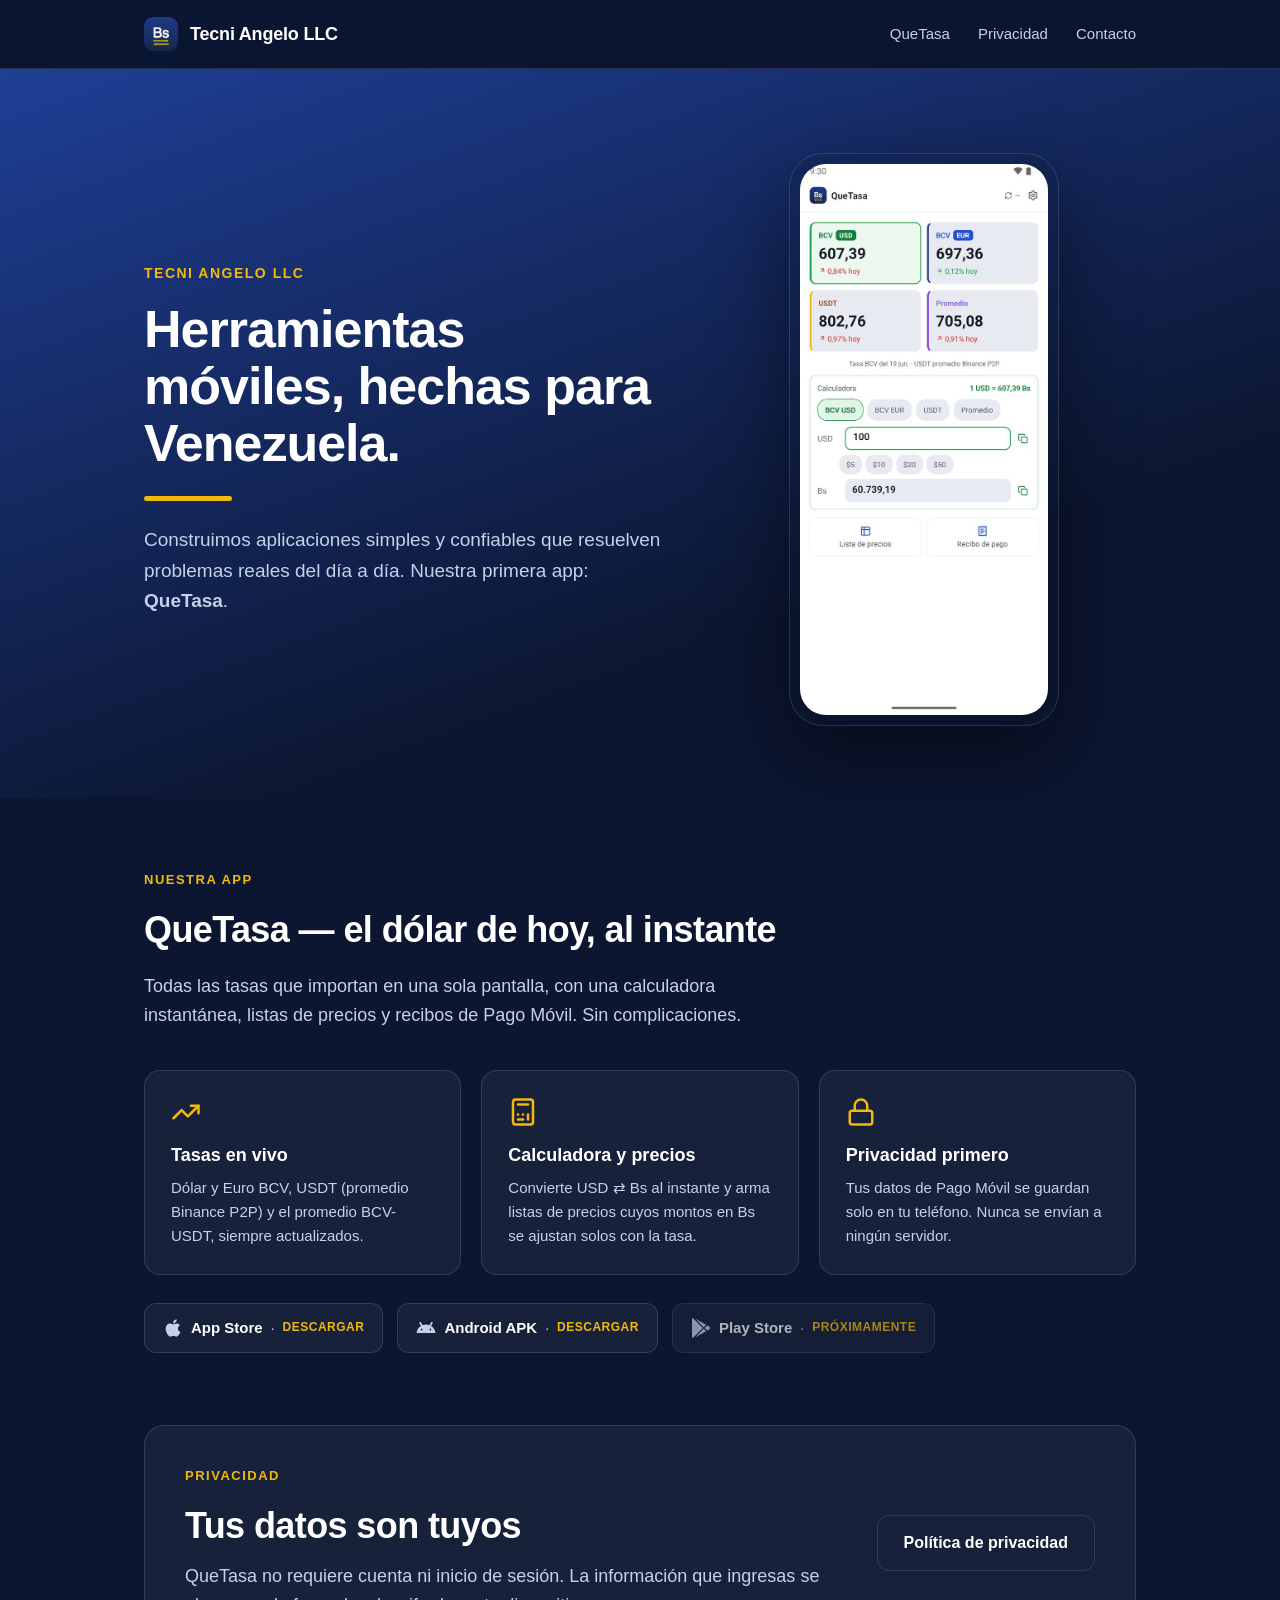
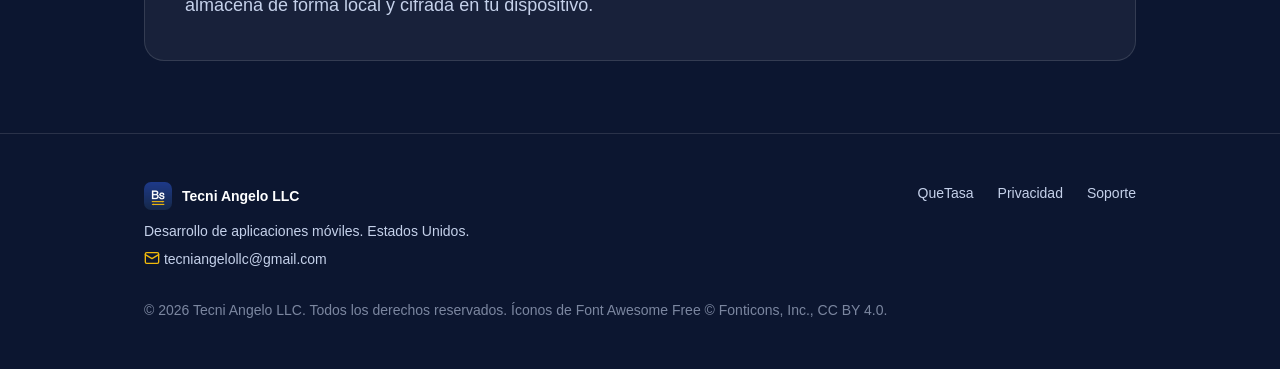
==== index.html @ 7e23b8a7 "Add platform icons and Play Store status" ====
<!DOCTYPE html>
<html lang="es">
<head>
  <meta charset="utf-8" />
  <meta name="viewport" content="width=device-width, initial-scale=1" />
  <meta name="theme-color" content="#0c1630" />
  <title>Tecni Angelo LLC — Herramientas móviles para Venezuela</title>
  <meta name="description" content="Tecni Angelo LLC desarrolla aplicaciones móviles útiles para Venezuela. Conoce QueTasa: tasas BCV, USDT y promedio, calculadora y recibos de Pago Móvil." />
  <link rel="icon" href="[data-uri]" />
  <meta property="og:title" content="Tecni Angelo LLC — QueTasa" />
  <meta property="og:description" content="Tasas BCV, USDT y promedio al instante. Calculadora, listas de precios y recibos de Pago Móvil." />
  <meta property="og:type" content="website" />
  <style>
    :root {
      --navy-top: #1f3f96;
      --navy-bot: #0c1630;
      --gold: #f0b90b;
      --white: #ffffff;
      --sub: #c5d1ea;
      --card: rgba(255, 255, 255, 0.05);
      --border: rgba(255, 255, 255, 0.12);
    }
    * { box-sizing: border-box; margin: 0; padding: 0; }
    html { scroll-behavior: smooth; }
    body {
      font-family: -apple-system, BlinkMacSystemFont, "Segoe UI", Roboto, Helvetica, Arial, sans-serif;
      background: var(--navy-bot);
      color: var(--white);
      line-height: 1.6;
      -webkit-font-smoothing: antialiased;
    }
    a { color: inherit; text-decoration: none; }
    .wrap { max-width: 1040px; margin: 0 auto; padding: 0 24px; }

    /* Header */
    header {
      position: sticky; top: 0; z-index: 10;
      background: rgba(12, 22, 48, 0.85);
      backdrop-filter: saturate(180%) blur(12px);
      border-bottom: 1px solid var(--border);
    }
    .nav { display: flex; align-items: center; justify-content: space-between; height: 68px; }
    .brand { display: flex; align-items: center; gap: 12px; font-weight: 700; font-size: 18px; letter-spacing: -0.2px; }
    .brand img { width: 34px; height: 34px; border-radius: 9px; }
    .nav-links { display: flex; gap: 28px; font-size: 15px; color: var(--sub); }
    .nav-links a:hover { color: var(--white); }
    @media (max-width: 620px) { .nav-links { display: none; } }

    /* Hero */
    .hero {
      background: linear-gradient(160deg, var(--navy-top) 0%, var(--navy-bot) 70%);
      padding: 84px 0 72px;
    }
    .hero-grid { display: grid; grid-template-columns: 1.1fr 0.9fr; gap: 48px; align-items: center; }
    @media (max-width: 820px) { .hero-grid { grid-template-columns: 1fr; text-align: center; } }
    .eyebrow { color: var(--gold); font-weight: 700; font-size: 14px; letter-spacing: 1.5px; text-transform: uppercase; }
    .hero h1 { font-size: clamp(34px, 5vw, 52px); line-height: 1.1; letter-spacing: -1px; margin: 16px 0 18px; }
    .hero p { font-size: 19px; color: var(--sub); max-width: 520px; }
    @media (max-width: 820px) { .hero p { margin: 0 auto; } }
    .divider { width: 88px; height: 5px; background: var(--gold); border-radius: 3px; margin: 24px 0; }
    @media (max-width: 820px) { .divider { margin: 24px auto; } }

    .phone-wrap { display: flex; justify-content: center; }
    .phone {
      width: 270px; max-width: 80vw;
      border-radius: 34px; padding: 10px;
      background: #08102230; border: 1px solid var(--border);
      box-shadow: 0 30px 80px rgba(0,0,0,0.45);
    }
    .phone img { width: 100%; border-radius: 26px; display: block; }

    /* Sections */
    section { padding: 72px 0; }
    .section-title { font-size: 13px; letter-spacing: 1.5px; text-transform: uppercase; color: var(--gold); font-weight: 700; margin-bottom: 10px; }
    h2 { font-size: clamp(26px, 3.5vw, 36px); letter-spacing: -0.6px; margin-bottom: 14px; }
    .lead { color: var(--sub); font-size: 18px; max-width: 640px; }

    .features { display: grid; grid-template-columns: repeat(3, 1fr); gap: 20px; margin-top: 40px; }
    @media (max-width: 760px) { .features { grid-template-columns: 1fr; } }
    .feature {
      background: var(--card); border: 1px solid var(--border);
      border-radius: 16px; padding: 26px;
    }
    .feature .ico { color: var(--gold); margin-bottom: 14px; height: 30px; }
    .feature .ico svg { width: 30px; height: 30px; }
    .mail-ico { width: 16px; height: 16px; vertical-align: -2px; color: var(--gold); }
    .feature h3 { font-size: 18px; margin-bottom: 6px; }
    .feature p { color: var(--sub); font-size: 15px; }

    .badges { display: flex; gap: 14px; margin-top: 28px; flex-wrap: wrap; }
    @media (max-width: 820px) { .badges { justify-content: center; } }
    .badge {
      display: inline-flex; align-items: center; gap: 8px;
      border: 1px solid var(--border); border-radius: 12px;
      padding: 12px 18px; font-size: 14px; color: var(--sub);
      background: var(--card);
      transition: border-color 0.2s ease, background 0.2s ease, transform 0.2s ease;
    }
    .badge strong { color: var(--white); font-size: 15px; }
    a.badge:hover, a.badge:focus-visible {
      border-color: var(--gold);
      background: rgba(255, 255, 255, 0.09);
      transform: translateY(-2px);
    }
    a.badge:focus-visible { outline: 2px solid var(--gold); outline-offset: 3px; }
    .platform-icon { width: 20px; height: 20px; flex: 0 0 auto; fill: currentColor; }
    .badge .available { color: var(--gold); font-weight: 700; font-size: 12px; letter-spacing: 0.5px; }
    .badge .soon { color: var(--gold); font-weight: 700; font-size: 12px; letter-spacing: 0.5px; }
    .badge.disabled { opacity: 0.68; cursor: not-allowed; }

    /* About / privacy callout */
    .callout {
      background: var(--card); border: 1px solid var(--border);
      border-radius: 20px; padding: 40px;
      display: grid; grid-template-columns: 1fr auto; gap: 28px; align-items: center;
    }
    @media (max-width: 720px) { .callout { grid-template-columns: 1fr; text-align: center; } }
    .btn {
      display: inline-block; background: var(--gold); color: #10151b;
      font-weight: 700; padding: 14px 26px; border-radius: 12px; white-space: nowrap;
    }
    .btn:hover { filter: brightness(1.05); }
    .btn.secondary { background: transparent; color: var(--white); border: 1px solid var(--border); }

    /* Footer */
    footer { border-top: 1px solid var(--border); padding: 48px 0; color: var(--sub); font-size: 14px; }
    .foot-grid { display: flex; justify-content: space-between; gap: 24px; flex-wrap: wrap; }
    .foot-links { display: flex; gap: 24px; flex-wrap: wrap; }
    .foot-links a:hover { color: var(--white); }
    .foot-brand { display: flex; align-items: center; gap: 10px; font-weight: 700; color: var(--white); }
    .foot-brand img { width: 28px; height: 28px; border-radius: 7px; }
  </style>
</head>
<body>
  <header>
    <div class="wrap nav">
      <a href="#top" class="brand"><img src="[data-uri]" alt="Tecni Angelo LLC" />Tecni Angelo LLC</a>
      <nav class="nav-links">
        <a href="#quetasa">QueTasa</a>
        <a href="#privacidad">Privacidad</a>
        <a href="#contacto">Contacto</a>
      </nav>
    </div>
  </header>

  <main id="top">
    <!-- Hero -->
    <div class="hero">
      <div class="wrap hero-grid">
        <div>
          <div class="eyebrow">Tecni Angelo LLC</div>
          <h1>Herramientas móviles, hechas para Venezuela.</h1>
          <div class="divider"></div>
          <p>Construimos aplicaciones simples y confiables que resuelven problemas reales del día a día. Nuestra primera app: <strong>QueTasa</strong>.</p>
        </div>
        <div class="phone-wrap">
          <div class="phone"><img src="[data-uri]" alt="QueTasa app" /></div>
        </div>
      </div>
    </div>

    <!-- QueTasa -->
    <section id="quetasa">
      <div class="wrap">
        <div class="section-title">Nuestra app</div>
        <h2>QueTasa — el dólar de hoy, al instante</h2>
        <p class="lead">Todas las tasas que importan en una sola pantalla, con una calculadora instantánea, listas de precios y recibos de Pago Móvil. Sin complicaciones.</p>

        <div class="features">
          <div class="feature">
            <div class="ico"><svg viewBox="0 0 24 24" fill="none" stroke="currentColor" stroke-width="2" stroke-linecap="round" stroke-linejoin="round"><polyline points="22 7 13.5 15.5 8.5 10.5 2 17"/><polyline points="16 7 22 7 22 13"/></svg></div>
            <h3>Tasas en vivo</h3>
            <p>Dólar y Euro BCV, USDT (promedio Binance P2P) y el promedio BCV-USDT, siempre actualizados.</p>
          </div>
          <div class="feature">
            <div class="ico"><svg viewBox="0 0 24 24" fill="none" stroke="currentColor" stroke-width="2" stroke-linecap="round" stroke-linejoin="round"><rect x="4" y="2" width="16" height="20" rx="2"/><line x1="8" y1="6" x2="16" y2="6"/><line x1="8" y1="14" x2="8" y2="14"/><line x1="12" y1="14" x2="12" y2="14"/><line x1="16" y1="14" x2="16" y2="18"/><line x1="8" y1="18" x2="12" y2="18"/></svg></div>
            <h3>Calculadora y precios</h3>
            <p>Convierte USD ⇄ Bs al instante y arma listas de precios cuyos montos en Bs se ajustan solos con la tasa.</p>
          </div>
          <div class="feature">
            <div class="ico"><svg viewBox="0 0 24 24" fill="none" stroke="currentColor" stroke-width="2" stroke-linecap="round" stroke-linejoin="round"><rect x="3" y="11" width="18" height="11" rx="2"/><path d="M7 11V7a5 5 0 0 1 10 0v4"/></svg></div>
            <h3>Privacidad primero</h3>
            <p>Tus datos de Pago Móvil se guardan solo en tu teléfono. Nunca se envían a ningún servidor.</p>
          </div>
        </div>

        <!-- Font Awesome Free 7.3.1 brand icons, © Fonticons, Inc., licensed under CC BY 4.0. -->
        <div class="badges">
          <a class="badge" href="https://apps.apple.com/us/app/quetasa/id6781491111" target="_blank" rel="noopener noreferrer" aria-label="Descargar QueTasa en el App Store">
            <svg class="platform-icon" aria-hidden="true" viewBox="0 0 384 512"><path d="M319.1 268.7c-.2-36.7 16.4-64.4 50-84.8-18.8-26.9-47.2-41.7-84.7-44.6-35.5-2.8-74.3 20.7-88.5 20.7-15 0-49.4-19.7-76.4-19.7-55.8 .9-115.1 44.5-115.1 133.2 0 26.2 4.8 53.3 14.4 81.2 12.8 36.7 59 126.7 107.2 125.2 25.2-.6 43-17.9 75.8-17.9 31.8 0 48.3 17.9 76.4 17.9 48.6-.7 90.4-82.5 102.6-119.3-65.2-30.7-61.7-90-61.7-91.9zM262.5 104.5c27.3-32.4 24.8-61.9 24-72.5-24.1 1.4-52 16.4-67.9 34.9-17.5 19.8-27.8 44.3-25.6 71.9 26.1 2 49.9-11.4 69.5-34.3z"/></svg>
            <strong>App Store</strong> · <span class="available">DESCARGAR</span>
          </a>
          <a class="badge" href="https://expo.dev/artifacts/eas/xMs1Hfvstkp8JiJFvvD2Zal4zTJhlptBFKaXkTflnJo.apk" aria-label="Descargar QueTasa 1.2.0 para Android en formato APK">
            <svg class="platform-icon" aria-hidden="true" viewBox="0 0 640 512"><path d="M131.2 61.9c5.3-.5 10.6 .6 15.3 3s8.6 6.2 11.3 10.8c17 29.5 34.2 58.9 51.2 88.4 3.5-1.4 7-2.7 10.5-3.9 31.3-10.9 64.2-16.6 97.4-16.9 1 0 2.1 0 3.2 0 38.1 0 76.2 7 111.6 21.1L483 75.7c1.8-3.2 4.3-6 7.2-8.2s6.2-3.9 9.8-4.8c3.1-.8 6.4-1.1 9.6-.8 4.2 .4 8.3 1.7 11.9 3.8 4 2.4 7.3 5.7 9.7 9.7 2 3.4 3.3 7.2 3.8 11.2s.1 8-1.2 11.7c-.6 1.9-1.4 3.7-2.4 5.5l-49.7 85.8c19.5 12.2 37.6 26.5 53.9 42.8 12.3 12.2 23.5 25.4 33.5 39.5 8.2 11.5 15.6 23.6 22.2 36.2 17.5 33.6 28.6 70.5 32.7 108.1l-608 0c4.1-37.7 15.2-74.5 32.7-108.1 14.5-27.9 33.4-53.5 55.7-75.7 16.5-16.4 34.7-30.9 54.5-43.1l-49.5-85.4c-3.7-6.4-4.7-14.1-2.8-21.2 1.9-7.1 6.4-13.1 12.7-16.8 3.6-2.2 7.7-3.5 11.9-3.8zm67.3 215.8c-12.2-8.1-30.1-2.5-40.1 12.5s-8.2 33.8 3.9 41.9 30.1 2.5 40.1-12.5 8.2-33.8-3.9-41.9zm283.6 12.5c-10-15-27.9-20.6-40.1-12.5s-13.9 26.9-3.9 41.9c10 15 27.9 20.6 40.1 12.5s13.9-26.9 3.9-41.9z"/></svg>
            <strong>Android APK</strong> · <span class="available">DESCARGAR</span>
          </a>
          <span class="badge disabled" aria-label="QueTasa en Google Play: próximamente">
            <svg class="platform-icon" aria-hidden="true" viewBox="0 0 448 512"><path d="M293.6 234.3L72.9 13 353.7 174.2 293.6 234.3zM15.3 0C2.3 6.8-6.4 19.2-6.4 35.3l0 441.3c0 16.1 8.7 28.5 21.7 35.3L271.9 255.9 15.3 0zM440.5 225.6l-58.9-34.1-65.7 64.5 65.7 64.5 60.1-34.1c18-14.3 18-46.5-1.2-60.8zM72.9 499L353.7 337.8 293.6 277.7 72.9 499z"/></svg>
            <strong>Play Store</strong> · <span class="soon">PRÓXIMAMENTE</span>
          </span>
        </div>
      </div>
    </section>

    <!-- Privacy callout -->
    <section id="privacidad" style="padding-top: 0;">
      <div class="wrap">
        <div class="callout">
          <div>
            <div class="section-title">Privacidad</div>
            <h2 style="margin-bottom:8px;">Tus datos son tuyos</h2>
            <p class="lead">QueTasa no requiere cuenta ni inicio de sesión. La información que ingresas se almacena de forma local y cifrada en tu dispositivo.</p>
          </div>
          <a class="btn secondary" href="/quetasa/privacy/">Política de privacidad</a>
        </div>
      </div>
    </section>
  </main>

  <!-- Footer / Contact -->
  <footer id="contacto">
    <div class="wrap foot-grid">
      <div>
        <div class="foot-brand"><img src="[data-uri]" alt="" />Tecni Angelo LLC</div>
        <p style="margin-top:10px; max-width:340px;">Desarrollo de aplicaciones móviles. Estados Unidos.</p>
        <p style="margin-top:6px;"><svg class="mail-ico" viewBox="0 0 24 24" fill="none" stroke="currentColor" stroke-width="2" stroke-linecap="round" stroke-linejoin="round"><rect x="2" y="4" width="20" height="16" rx="2"/><path d="m22 7-10 6L2 7"/></svg> <a href="mailto:tecniangelollc@gmail.com">tecniangelollc@gmail.com</a></p>
      </div>
      <div class="foot-links" style="align-items:flex-start;">
        <a href="#quetasa">QueTasa</a>
        <a href="/quetasa/privacy/">Privacidad</a>
        <a href="mailto:tecniangelollc@gmail.com">Soporte</a>
      </div>
    </div>
    <div class="wrap" style="margin-top:28px; opacity:0.6;">
      © 2026 Tecni Angelo LLC. Todos los derechos reservados.
      Íconos de <a href="https://fontawesome.com/" target="_blank" rel="noopener noreferrer">Font Awesome Free</a> © Fonticons, Inc.,
      <a href="https://creativecommons.org/licenses/by/4.0/" target="_blank" rel="noopener noreferrer">CC BY 4.0</a>.
    </div>
  </footer>
</body>
</html>
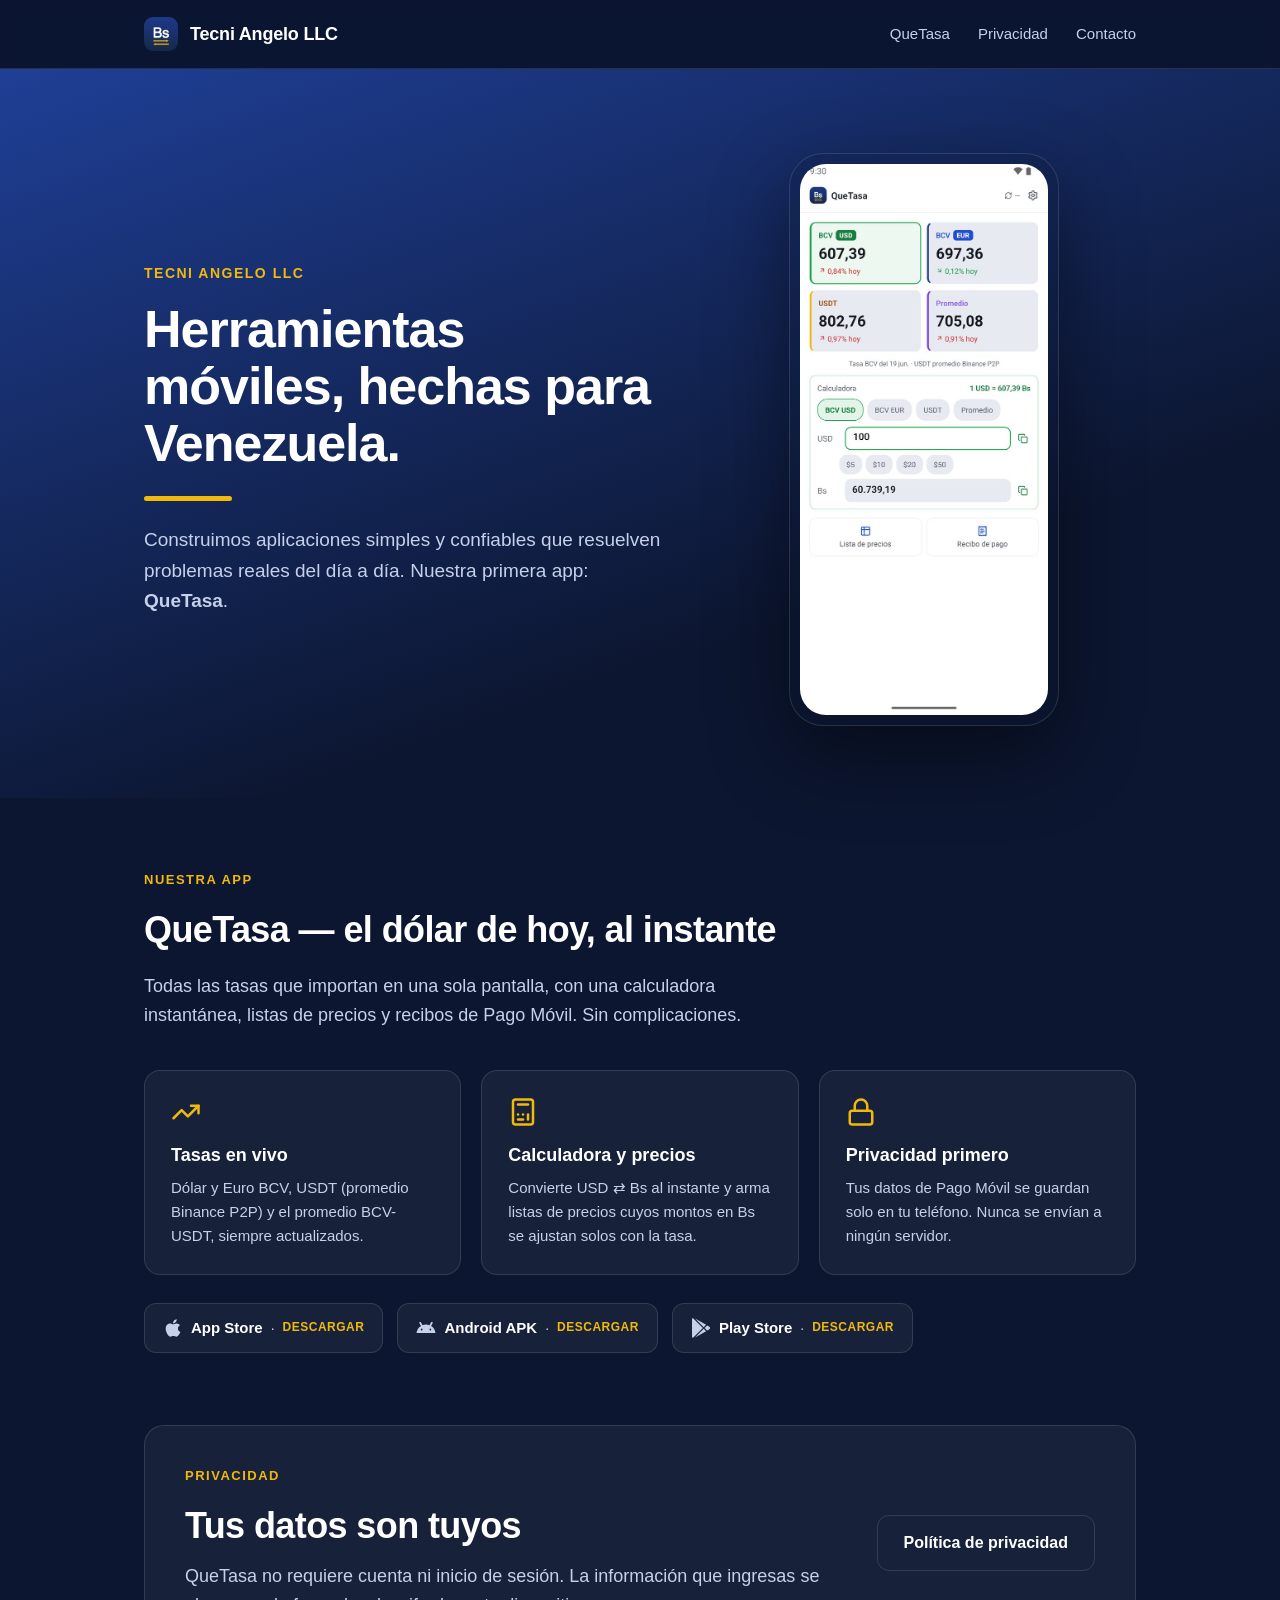
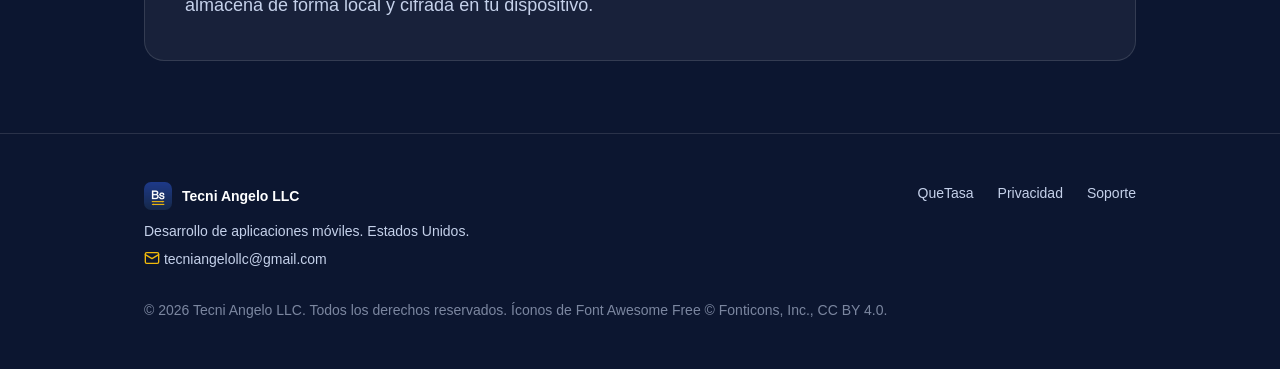
==== commit f9419314: "Add QueTasa Google Play link" ====
--- a/index.html
+++ b/index.html
@@ -105,8 +105,6 @@
     a.badge:focus-visible { outline: 2px solid var(--gold); outline-offset: 3px; }
     .platform-icon { width: 20px; height: 20px; flex: 0 0 auto; fill: currentColor; }
     .badge .available { color: var(--gold); font-weight: 700; font-size: 12px; letter-spacing: 0.5px; }
-    .badge .soon { color: var(--gold); font-weight: 700; font-size: 12px; letter-spacing: 0.5px; }
-    .badge.disabled { opacity: 0.68; cursor: not-allowed; }
 
     /* About / privacy callout */
     .callout {
@@ -190,14 +188,14 @@
             <svg class="platform-icon" aria-hidden="true" viewBox="0 0 384 512"><path d="M319.1 268.7c-.2-36.7 16.4-64.4 50-84.8-18.8-26.9-47.2-41.7-84.7-44.6-35.5-2.8-74.3 20.7-88.5 20.7-15 0-49.4-19.7-76.4-19.7-55.8 .9-115.1 44.5-115.1 133.2 0 26.2 4.8 53.3 14.4 81.2 12.8 36.7 59 126.7 107.2 125.2 25.2-.6 43-17.9 75.8-17.9 31.8 0 48.3 17.9 76.4 17.9 48.6-.7 90.4-82.5 102.6-119.3-65.2-30.7-61.7-90-61.7-91.9zM262.5 104.5c27.3-32.4 24.8-61.9 24-72.5-24.1 1.4-52 16.4-67.9 34.9-17.5 19.8-27.8 44.3-25.6 71.9 26.1 2 49.9-11.4 69.5-34.3z"/></svg>
             <strong>App Store</strong> · <span class="available">DESCARGAR</span>
           </a>
-          <a class="badge" href="https://expo.dev/artifacts/eas/xMs1Hfvstkp8JiJFvvD2Zal4zTJhlptBFKaXkTflnJo.apk" aria-label="Descargar QueTasa 1.2.0 para Android en formato APK">
+          <a class="badge" href="https://github.com/Angelo12/tecniangelo-site/releases/download/quetasa-v1.2.1/QueTasa-1.2.1.apk" aria-label="Descargar QueTasa 1.2.1 para Android en formato APK">
             <svg class="platform-icon" aria-hidden="true" viewBox="0 0 640 512"><path d="M131.2 61.9c5.3-.5 10.6 .6 15.3 3s8.6 6.2 11.3 10.8c17 29.5 34.2 58.9 51.2 88.4 3.5-1.4 7-2.7 10.5-3.9 31.3-10.9 64.2-16.6 97.4-16.9 1 0 2.1 0 3.2 0 38.1 0 76.2 7 111.6 21.1L483 75.7c1.8-3.2 4.3-6 7.2-8.2s6.2-3.9 9.8-4.8c3.1-.8 6.4-1.1 9.6-.8 4.2 .4 8.3 1.7 11.9 3.8 4 2.4 7.3 5.7 9.7 9.7 2 3.4 3.3 7.2 3.8 11.2s.1 8-1.2 11.7c-.6 1.9-1.4 3.7-2.4 5.5l-49.7 85.8c19.5 12.2 37.6 26.5 53.9 42.8 12.3 12.2 23.5 25.4 33.5 39.5 8.2 11.5 15.6 23.6 22.2 36.2 17.5 33.6 28.6 70.5 32.7 108.1l-608 0c4.1-37.7 15.2-74.5 32.7-108.1 14.5-27.9 33.4-53.5 55.7-75.7 16.5-16.4 34.7-30.9 54.5-43.1l-49.5-85.4c-3.7-6.4-4.7-14.1-2.8-21.2 1.9-7.1 6.4-13.1 12.7-16.8 3.6-2.2 7.7-3.5 11.9-3.8zm67.3 215.8c-12.2-8.1-30.1-2.5-40.1 12.5s-8.2 33.8 3.9 41.9 30.1 2.5 40.1-12.5 8.2-33.8-3.9-41.9zm283.6 12.5c-10-15-27.9-20.6-40.1-12.5s-13.9 26.9-3.9 41.9c10 15 27.9 20.6 40.1 12.5s13.9-26.9 3.9-41.9z"/></svg>
             <strong>Android APK</strong> · <span class="available">DESCARGAR</span>
           </a>
-          <span class="badge disabled" aria-label="QueTasa en Google Play: próximamente">
+          <a class="badge" href="https://play.google.com/store/apps/details?id=com.tecniangelo.quetasa" target="_blank" rel="noopener noreferrer" aria-label="Descargar QueTasa en Google Play">
             <svg class="platform-icon" aria-hidden="true" viewBox="0 0 448 512"><path d="M293.6 234.3L72.9 13 353.7 174.2 293.6 234.3zM15.3 0C2.3 6.8-6.4 19.2-6.4 35.3l0 441.3c0 16.1 8.7 28.5 21.7 35.3L271.9 255.9 15.3 0zM440.5 225.6l-58.9-34.1-65.7 64.5 65.7 64.5 60.1-34.1c18-14.3 18-46.5-1.2-60.8zM72.9 499L353.7 337.8 293.6 277.7 72.9 499z"/></svg>
-            <strong>Play Store</strong> · <span class="soon">PRÓXIMAMENTE</span>
-          </span>
+            <strong>Play Store</strong> · <span class="available">DESCARGAR</span>
+          </a>
         </div>
       </div>
     </section>
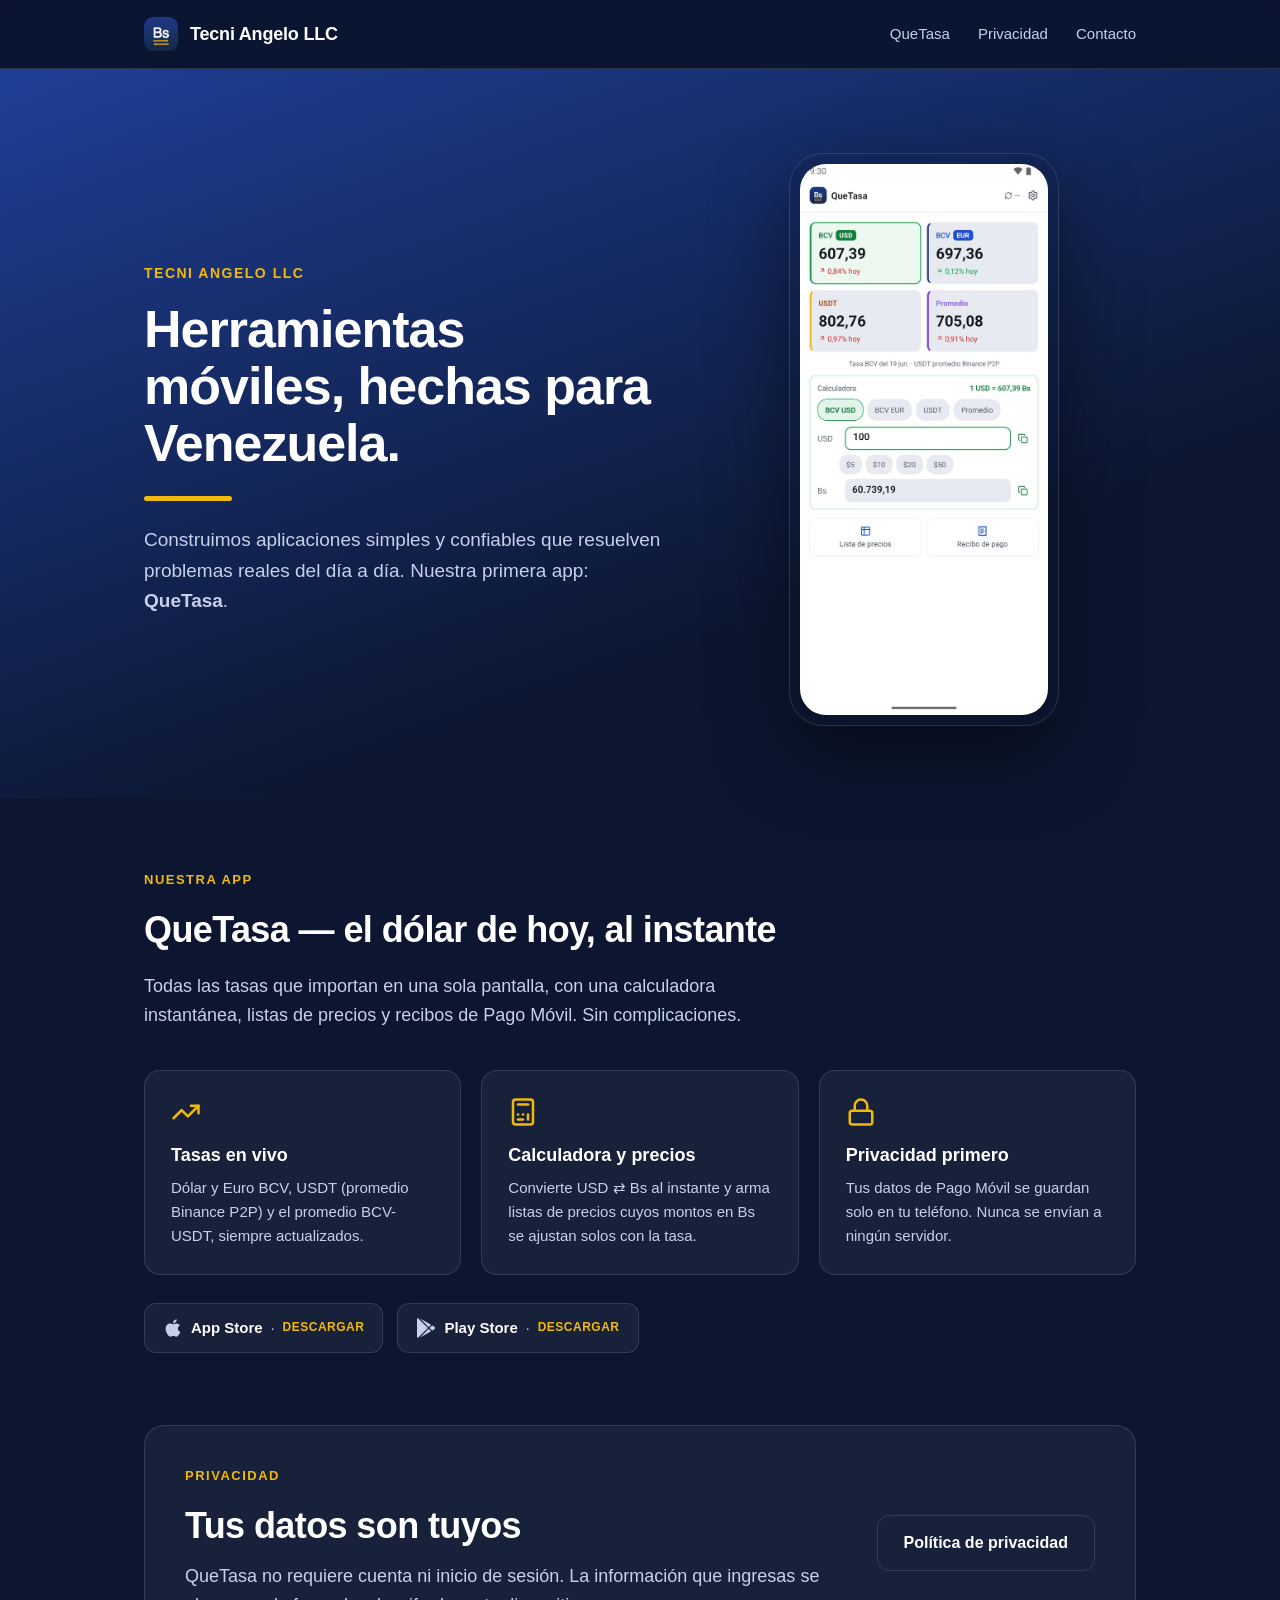
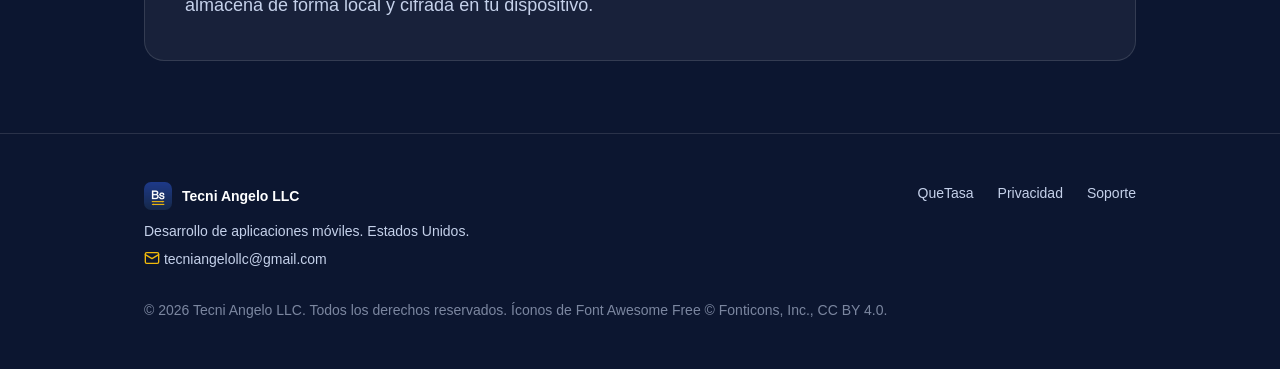
==== commit d865170a: "Remove direct QueTasa APK link" ====
--- a/index.html
+++ b/index.html
@@ -188,10 +188,6 @@
             <svg class="platform-icon" aria-hidden="true" viewBox="0 0 384 512"><path d="M319.1 268.7c-.2-36.7 16.4-64.4 50-84.8-18.8-26.9-47.2-41.7-84.7-44.6-35.5-2.8-74.3 20.7-88.5 20.7-15 0-49.4-19.7-76.4-19.7-55.8 .9-115.1 44.5-115.1 133.2 0 26.2 4.8 53.3 14.4 81.2 12.8 36.7 59 126.7 107.2 125.2 25.2-.6 43-17.9 75.8-17.9 31.8 0 48.3 17.9 76.4 17.9 48.6-.7 90.4-82.5 102.6-119.3-65.2-30.7-61.7-90-61.7-91.9zM262.5 104.5c27.3-32.4 24.8-61.9 24-72.5-24.1 1.4-52 16.4-67.9 34.9-17.5 19.8-27.8 44.3-25.6 71.9 26.1 2 49.9-11.4 69.5-34.3z"/></svg>
             <strong>App Store</strong> · <span class="available">DESCARGAR</span>
           </a>
-          <a class="badge" href="https://github.com/Angelo12/tecniangelo-site/releases/download/quetasa-v1.2.1/QueTasa-1.2.1.apk" aria-label="Descargar QueTasa 1.2.1 para Android en formato APK">
-            <svg class="platform-icon" aria-hidden="true" viewBox="0 0 640 512"><path d="M131.2 61.9c5.3-.5 10.6 .6 15.3 3s8.6 6.2 11.3 10.8c17 29.5 34.2 58.9 51.2 88.4 3.5-1.4 7-2.7 10.5-3.9 31.3-10.9 64.2-16.6 97.4-16.9 1 0 2.1 0 3.2 0 38.1 0 76.2 7 111.6 21.1L483 75.7c1.8-3.2 4.3-6 7.2-8.2s6.2-3.9 9.8-4.8c3.1-.8 6.4-1.1 9.6-.8 4.2 .4 8.3 1.7 11.9 3.8 4 2.4 7.3 5.7 9.7 9.7 2 3.4 3.3 7.2 3.8 11.2s.1 8-1.2 11.7c-.6 1.9-1.4 3.7-2.4 5.5l-49.7 85.8c19.5 12.2 37.6 26.5 53.9 42.8 12.3 12.2 23.5 25.4 33.5 39.5 8.2 11.5 15.6 23.6 22.2 36.2 17.5 33.6 28.6 70.5 32.7 108.1l-608 0c4.1-37.7 15.2-74.5 32.7-108.1 14.5-27.9 33.4-53.5 55.7-75.7 16.5-16.4 34.7-30.9 54.5-43.1l-49.5-85.4c-3.7-6.4-4.7-14.1-2.8-21.2 1.9-7.1 6.4-13.1 12.7-16.8 3.6-2.2 7.7-3.5 11.9-3.8zm67.3 215.8c-12.2-8.1-30.1-2.5-40.1 12.5s-8.2 33.8 3.9 41.9 30.1 2.5 40.1-12.5 8.2-33.8-3.9-41.9zm283.6 12.5c-10-15-27.9-20.6-40.1-12.5s-13.9 26.9-3.9 41.9c10 15 27.9 20.6 40.1 12.5s13.9-26.9 3.9-41.9z"/></svg>
-            <strong>Android APK</strong> · <span class="available">DESCARGAR</span>
-          </a>
           <a class="badge" href="https://play.google.com/store/apps/details?id=com.tecniangelo.quetasa" target="_blank" rel="noopener noreferrer" aria-label="Descargar QueTasa en Google Play">
             <svg class="platform-icon" aria-hidden="true" viewBox="0 0 448 512"><path d="M293.6 234.3L72.9 13 353.7 174.2 293.6 234.3zM15.3 0C2.3 6.8-6.4 19.2-6.4 35.3l0 441.3c0 16.1 8.7 28.5 21.7 35.3L271.9 255.9 15.3 0zM440.5 225.6l-58.9-34.1-65.7 64.5 65.7 64.5 60.1-34.1c18-14.3 18-46.5-1.2-60.8zM72.9 499L353.7 337.8 293.6 277.7 72.9 499z"/></svg>
             <strong>Play Store</strong> · <span class="available">DESCARGAR</span>
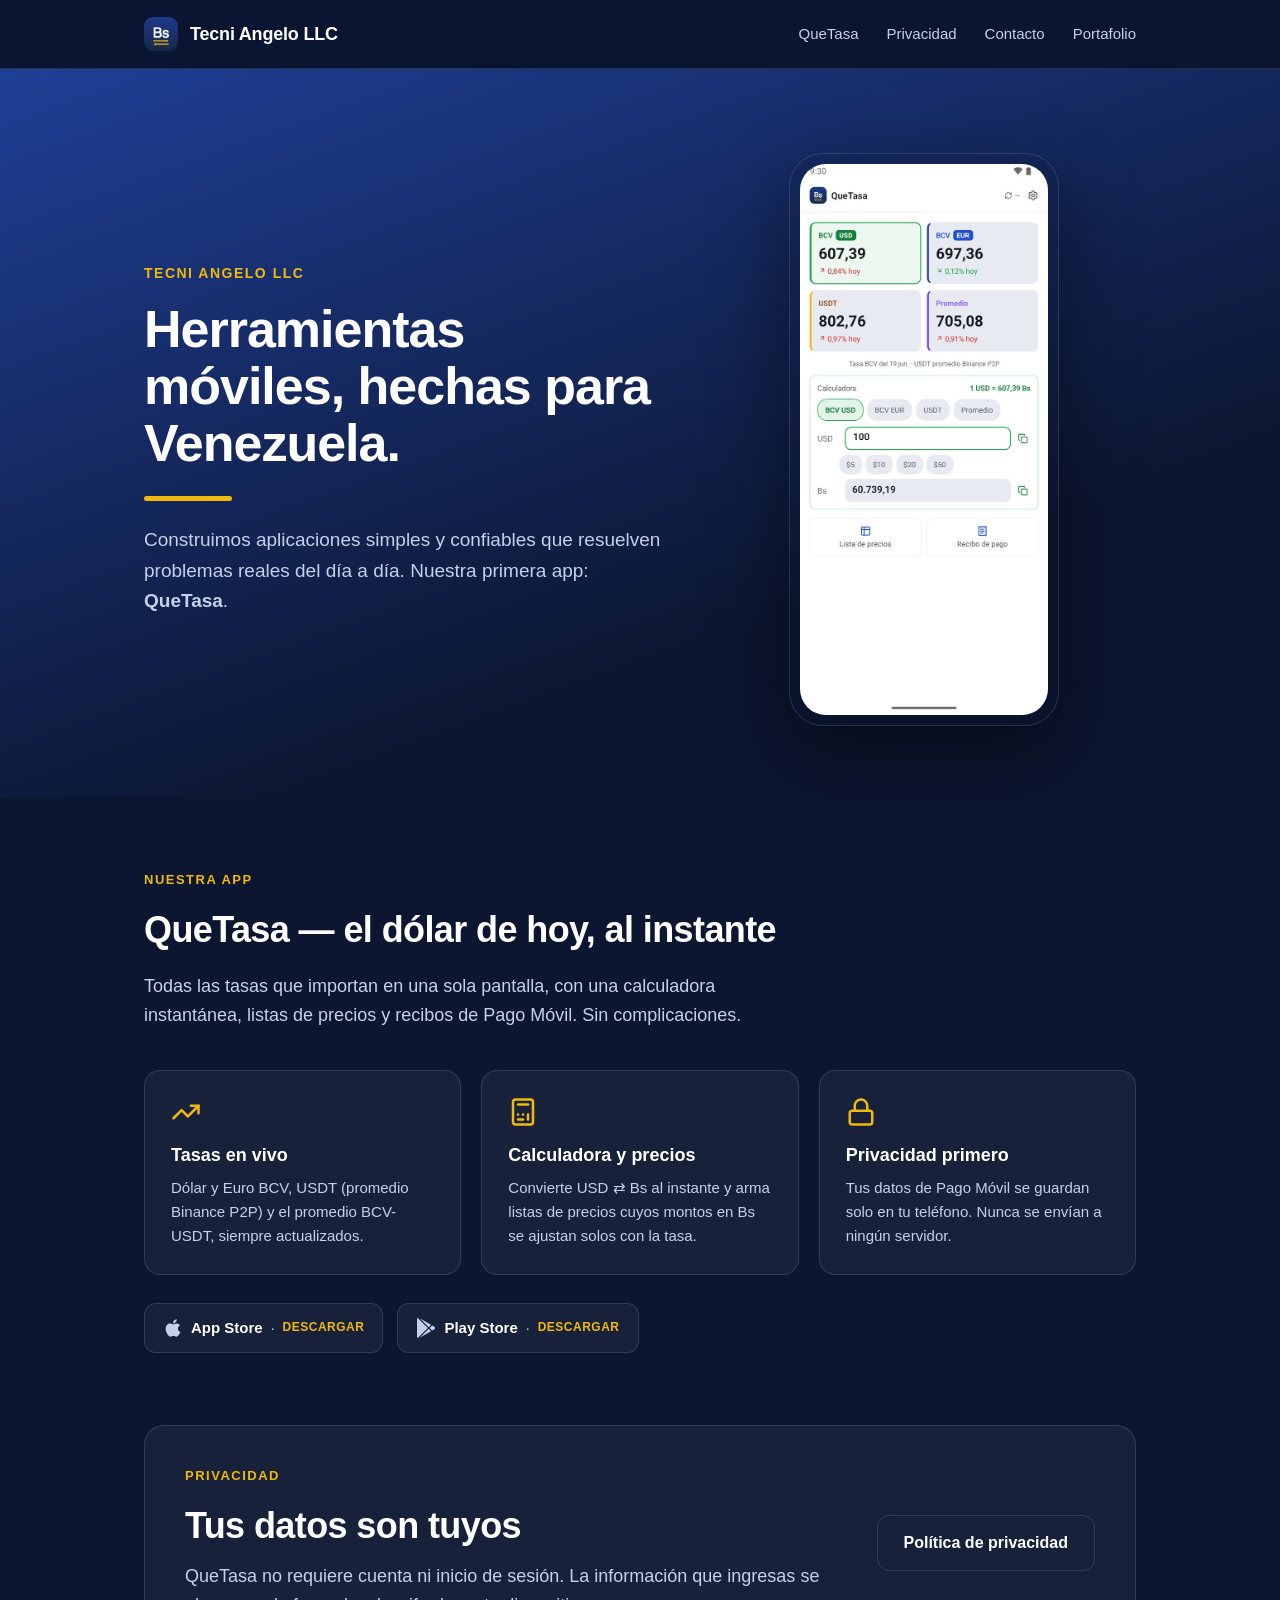
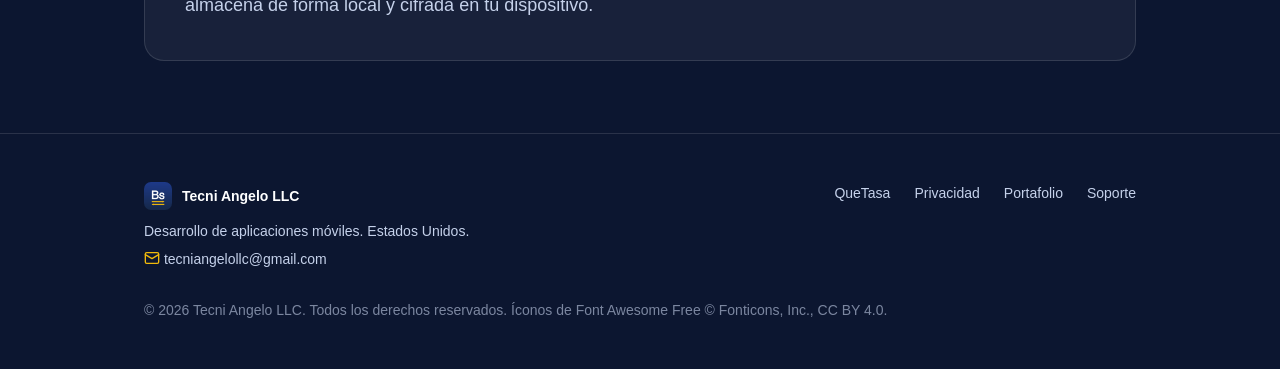
==== commit 8b2adbee: "Add portfolio page at /portfolio and link it from the home page English portfolio for Angelo Gomez i" ====
--- a/index.html
+++ b/index.html
@@ -137,6 +137,7 @@
         <a href="#quetasa">QueTasa</a>
         <a href="#privacidad">Privacidad</a>
         <a href="#contacto">Contacto</a>
+        <a href="/portfolio/">Portafolio</a>
       </nav>
     </div>
   </header>
@@ -222,6 +223,7 @@
       <div class="foot-links" style="align-items:flex-start;">
         <a href="#quetasa">QueTasa</a>
         <a href="/quetasa/privacy/">Privacidad</a>
+        <a href="/portfolio/">Portafolio</a>
         <a href="mailto:tecniangelollc@gmail.com">Soporte</a>
       </div>
     </div>
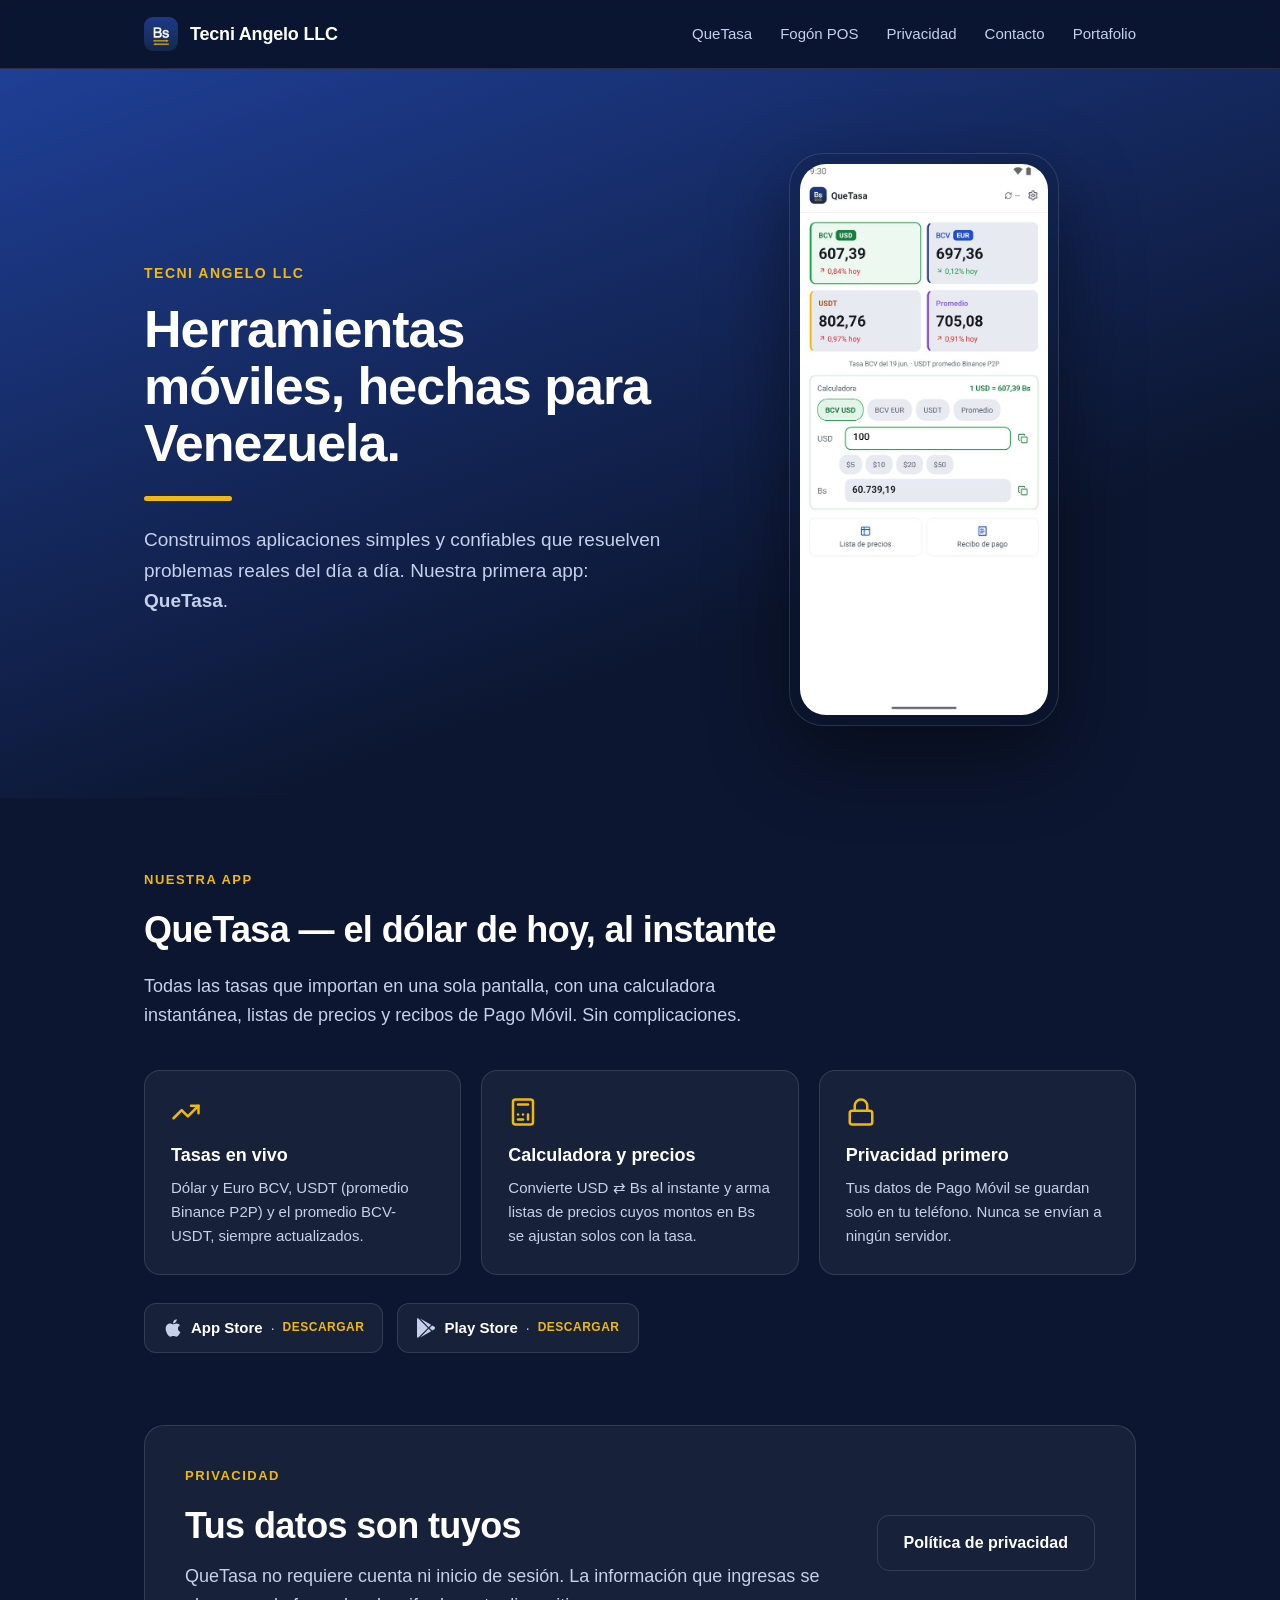
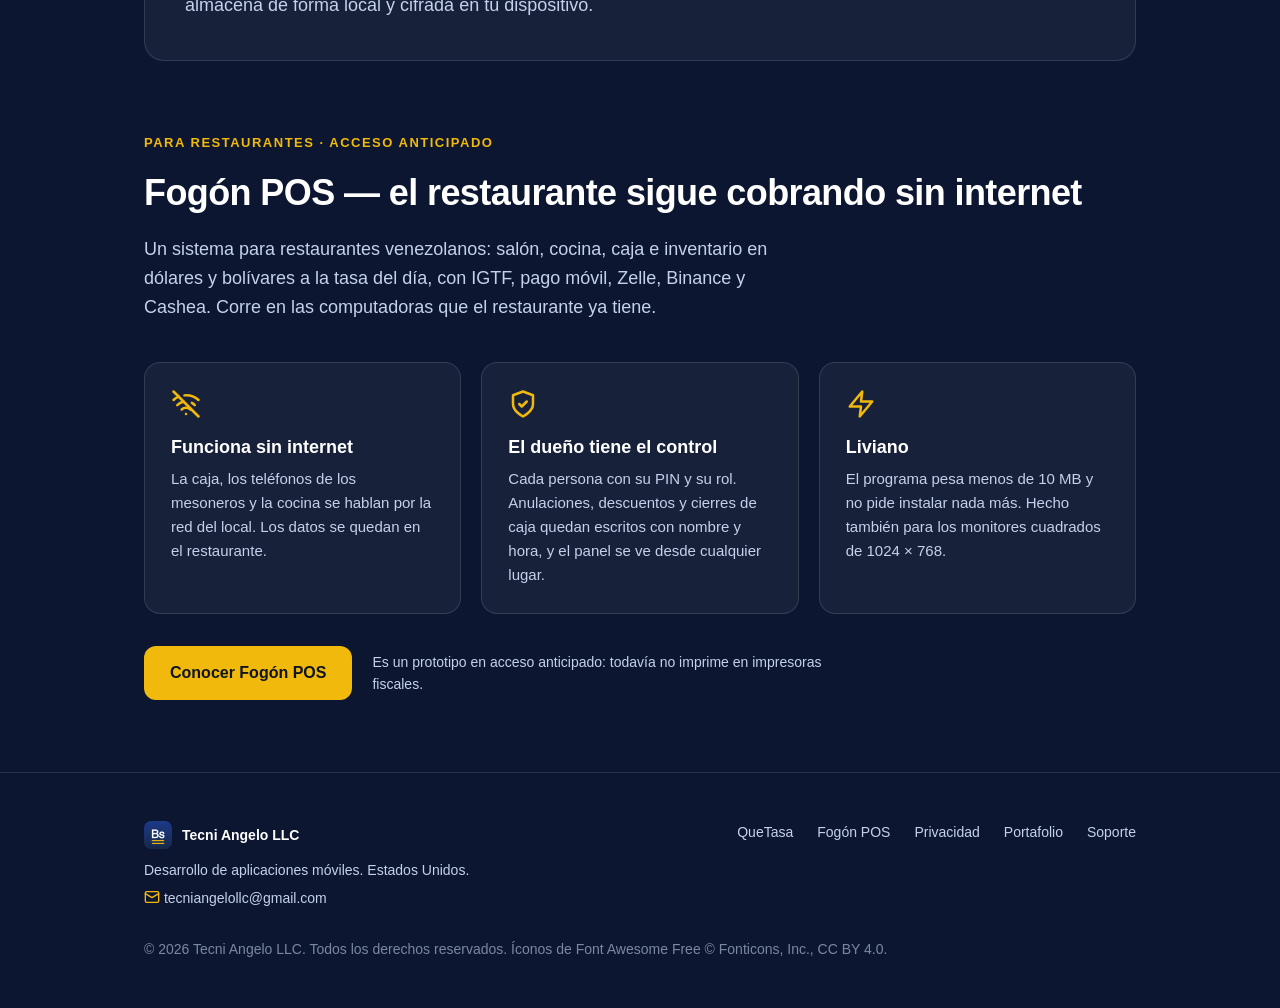
==== commit 210120e7: "Home page: a Fogón POS section and links to its page Co-Authored-By: Claude Fable 5.2 <noreply@anthr" ====
--- a/index.html
+++ b/index.html
@@ -135,6 +135,7 @@
       <a href="#top" class="brand"><img src="[data-uri]" alt="Tecni Angelo LLC" />Tecni Angelo LLC</a>
       <nav class="nav-links">
         <a href="#quetasa">QueTasa</a>
+        <a href="#fogon">Fogón POS</a>
         <a href="#privacidad">Privacidad</a>
         <a href="#contacto">Contacto</a>
         <a href="/portfolio/">Portafolio</a>
@@ -210,6 +211,38 @@
         </div>
       </div>
     </section>
+
+    <!-- Fogón POS -->
+    <section id="fogon" style="padding-top: 0;">
+      <div class="wrap">
+        <div class="section-title">Para restaurantes · acceso anticipado</div>
+        <h2>Fogón POS — el restaurante sigue cobrando sin internet</h2>
+        <p class="lead">Un sistema para restaurantes venezolanos: salón, cocina, caja e inventario en dólares y bolívares a la tasa del día, con IGTF, pago móvil, Zelle, Binance y Cashea. Corre en las computadoras que el restaurante ya tiene.</p>
+
+        <div class="features">
+          <div class="feature">
+            <div class="ico"><svg viewBox="0 0 24 24" fill="none" stroke="currentColor" stroke-width="2" stroke-linecap="round" stroke-linejoin="round"><path d="M2 8.8a15 15 0 0 1 4.2-2.7"/><path d="M10.7 5.1A15 15 0 0 1 22 8.8"/><path d="M5 12.9a10 10 0 0 1 5.2-2.7"/><path d="M16.7 11.1a10 10 0 0 1 2.3 1.8"/><path d="M8.5 16.4a5 5 0 0 1 7 0"/><line x1="12" y1="20" x2="12.01" y2="20"/><line x1="2" y1="2" x2="22" y2="22"/></svg></div>
+            <h3>Funciona sin internet</h3>
+            <p>La caja, los teléfonos de los mesoneros y la cocina se hablan por la red del local. Los datos se quedan en el restaurante.</p>
+          </div>
+          <div class="feature">
+            <div class="ico"><svg viewBox="0 0 24 24" fill="none" stroke="currentColor" stroke-width="2" stroke-linecap="round" stroke-linejoin="round"><path d="M12 22s8-4 8-10V5l-8-3-8 3v7c0 6 8 10 8 10z"/><polyline points="9 12 11 14 15 10"/></svg></div>
+            <h3>El dueño tiene el control</h3>
+            <p>Cada persona con su PIN y su rol. Anulaciones, descuentos y cierres de caja quedan escritos con nombre y hora, y el panel se ve desde cualquier lugar.</p>
+          </div>
+          <div class="feature">
+            <div class="ico"><svg viewBox="0 0 24 24" fill="none" stroke="currentColor" stroke-width="2" stroke-linecap="round" stroke-linejoin="round"><polygon points="13 2 3 14 12 14 11 22 21 10 12 10 13 2"/></svg></div>
+            <h3>Liviano</h3>
+            <p>El programa pesa menos de 10 MB y no pide instalar nada más. Hecho también para los monitores cuadrados de 1024 × 768.</p>
+          </div>
+        </div>
+
+        <div style="margin-top: 32px; display: flex; flex-wrap: wrap; gap: 14px 20px; align-items: center;">
+          <a class="btn" href="/fogon/">Conocer Fogón POS</a>
+          <span style="color: var(--sub); font-size: 14px; max-width: 460px;">Es un prototipo en acceso anticipado: todavía no imprime en impresoras fiscales.</span>
+        </div>
+      </div>
+    </section>
   </main>
 
   <!-- Footer / Contact -->
@@ -222,6 +255,7 @@
       </div>
       <div class="foot-links" style="align-items:flex-start;">
         <a href="#quetasa">QueTasa</a>
+        <a href="/fogon/">Fogón POS</a>
         <a href="/quetasa/privacy/">Privacidad</a>
         <a href="/portfolio/">Portafolio</a>
         <a href="mailto:tecniangelollc@gmail.com">Soporte</a>
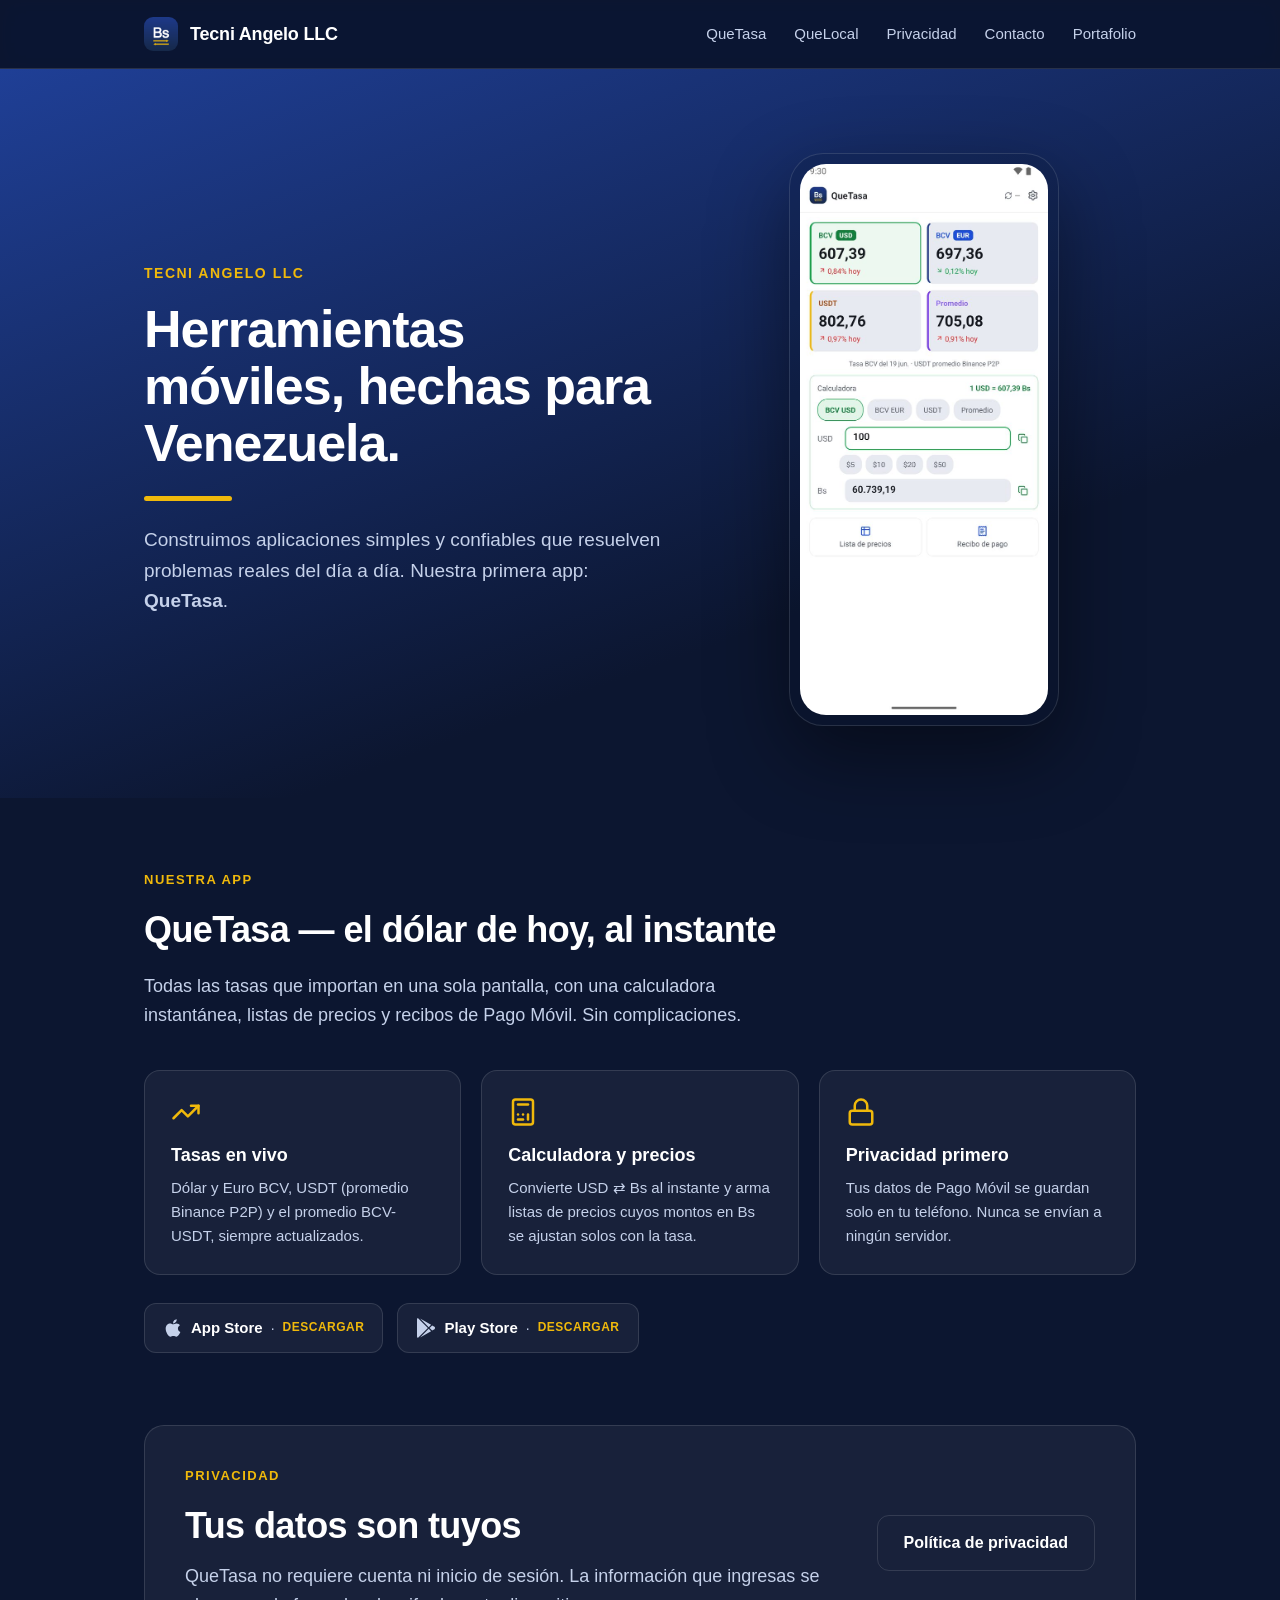
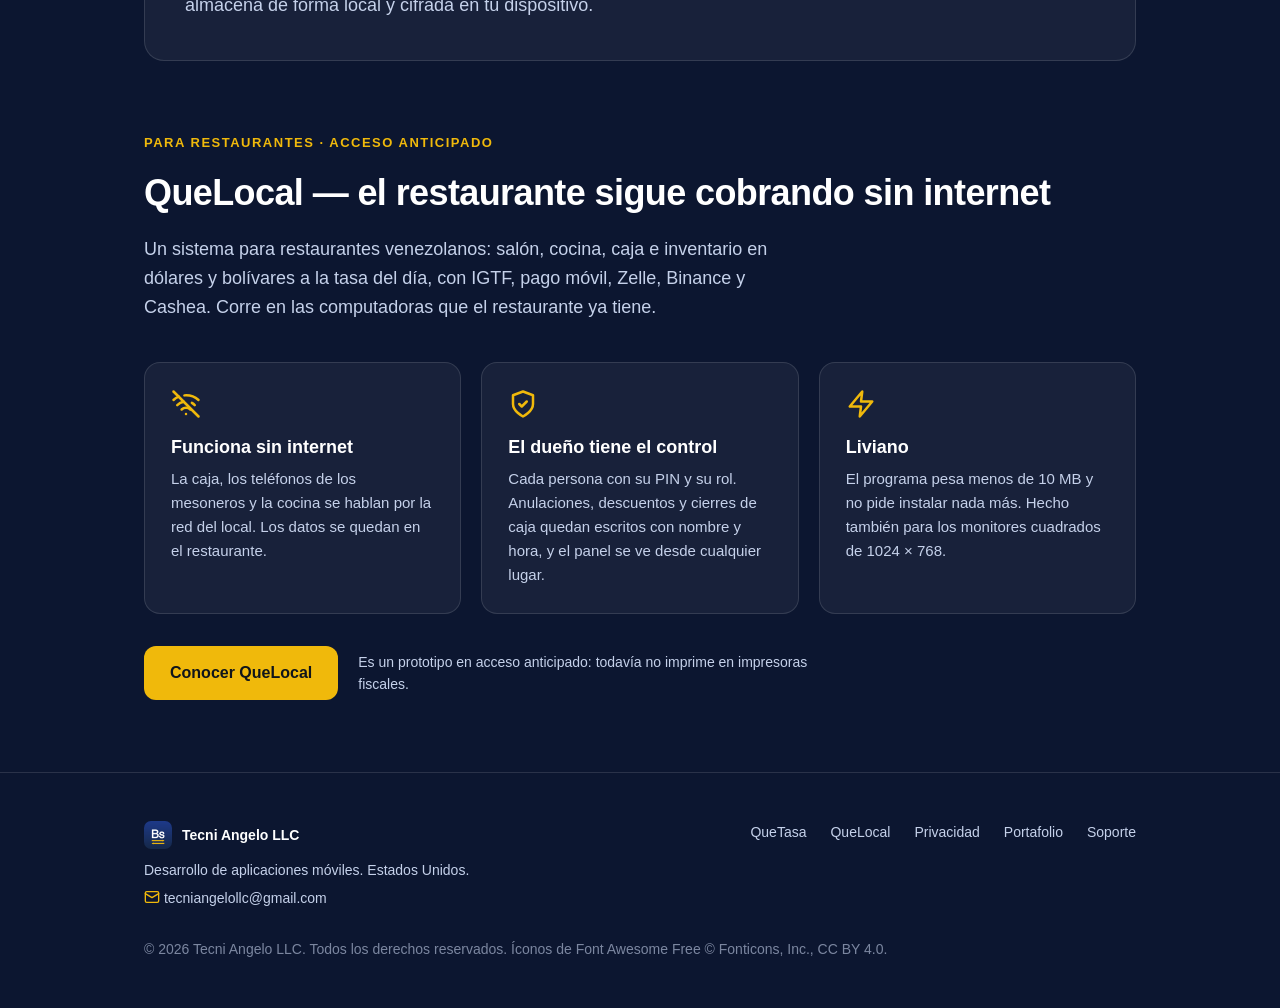
==== commit ea8f4a12: "The product page is QueLocal now, at /quelocal/, with the pictures and videos retaken under that nam" ====
--- a/index.html
+++ b/index.html
@@ -135,7 +135,7 @@
       <a href="#top" class="brand"><img src="[data-uri]" alt="Tecni Angelo LLC" />Tecni Angelo LLC</a>
       <nav class="nav-links">
         <a href="#quetasa">QueTasa</a>
-        <a href="#fogon">Fogón POS</a>
+        <a href="#quelocal">QueLocal</a>
         <a href="#privacidad">Privacidad</a>
         <a href="#contacto">Contacto</a>
         <a href="/portfolio/">Portafolio</a>
@@ -212,11 +212,11 @@
       </div>
     </section>
 
-    <!-- Fogón POS -->
-    <section id="fogon" style="padding-top: 0;">
+    <!-- QueLocal -->
+    <section id="quelocal" style="padding-top: 0;">
       <div class="wrap">
         <div class="section-title">Para restaurantes · acceso anticipado</div>
-        <h2>Fogón POS — el restaurante sigue cobrando sin internet</h2>
+        <h2>QueLocal — el restaurante sigue cobrando sin internet</h2>
         <p class="lead">Un sistema para restaurantes venezolanos: salón, cocina, caja e inventario en dólares y bolívares a la tasa del día, con IGTF, pago móvil, Zelle, Binance y Cashea. Corre en las computadoras que el restaurante ya tiene.</p>
 
         <div class="features">
@@ -238,7 +238,7 @@
         </div>
 
         <div style="margin-top: 32px; display: flex; flex-wrap: wrap; gap: 14px 20px; align-items: center;">
-          <a class="btn" href="/fogon/">Conocer Fogón POS</a>
+          <a class="btn" href="/quelocal/">Conocer QueLocal</a>
           <span style="color: var(--sub); font-size: 14px; max-width: 460px;">Es un prototipo en acceso anticipado: todavía no imprime en impresoras fiscales.</span>
         </div>
       </div>
@@ -255,7 +255,7 @@
       </div>
       <div class="foot-links" style="align-items:flex-start;">
         <a href="#quetasa">QueTasa</a>
-        <a href="/fogon/">Fogón POS</a>
+        <a href="/quelocal/">QueLocal</a>
         <a href="/quetasa/privacy/">Privacidad</a>
         <a href="/portfolio/">Portafolio</a>
         <a href="mailto:tecniangelollc@gmail.com">Soporte</a>
